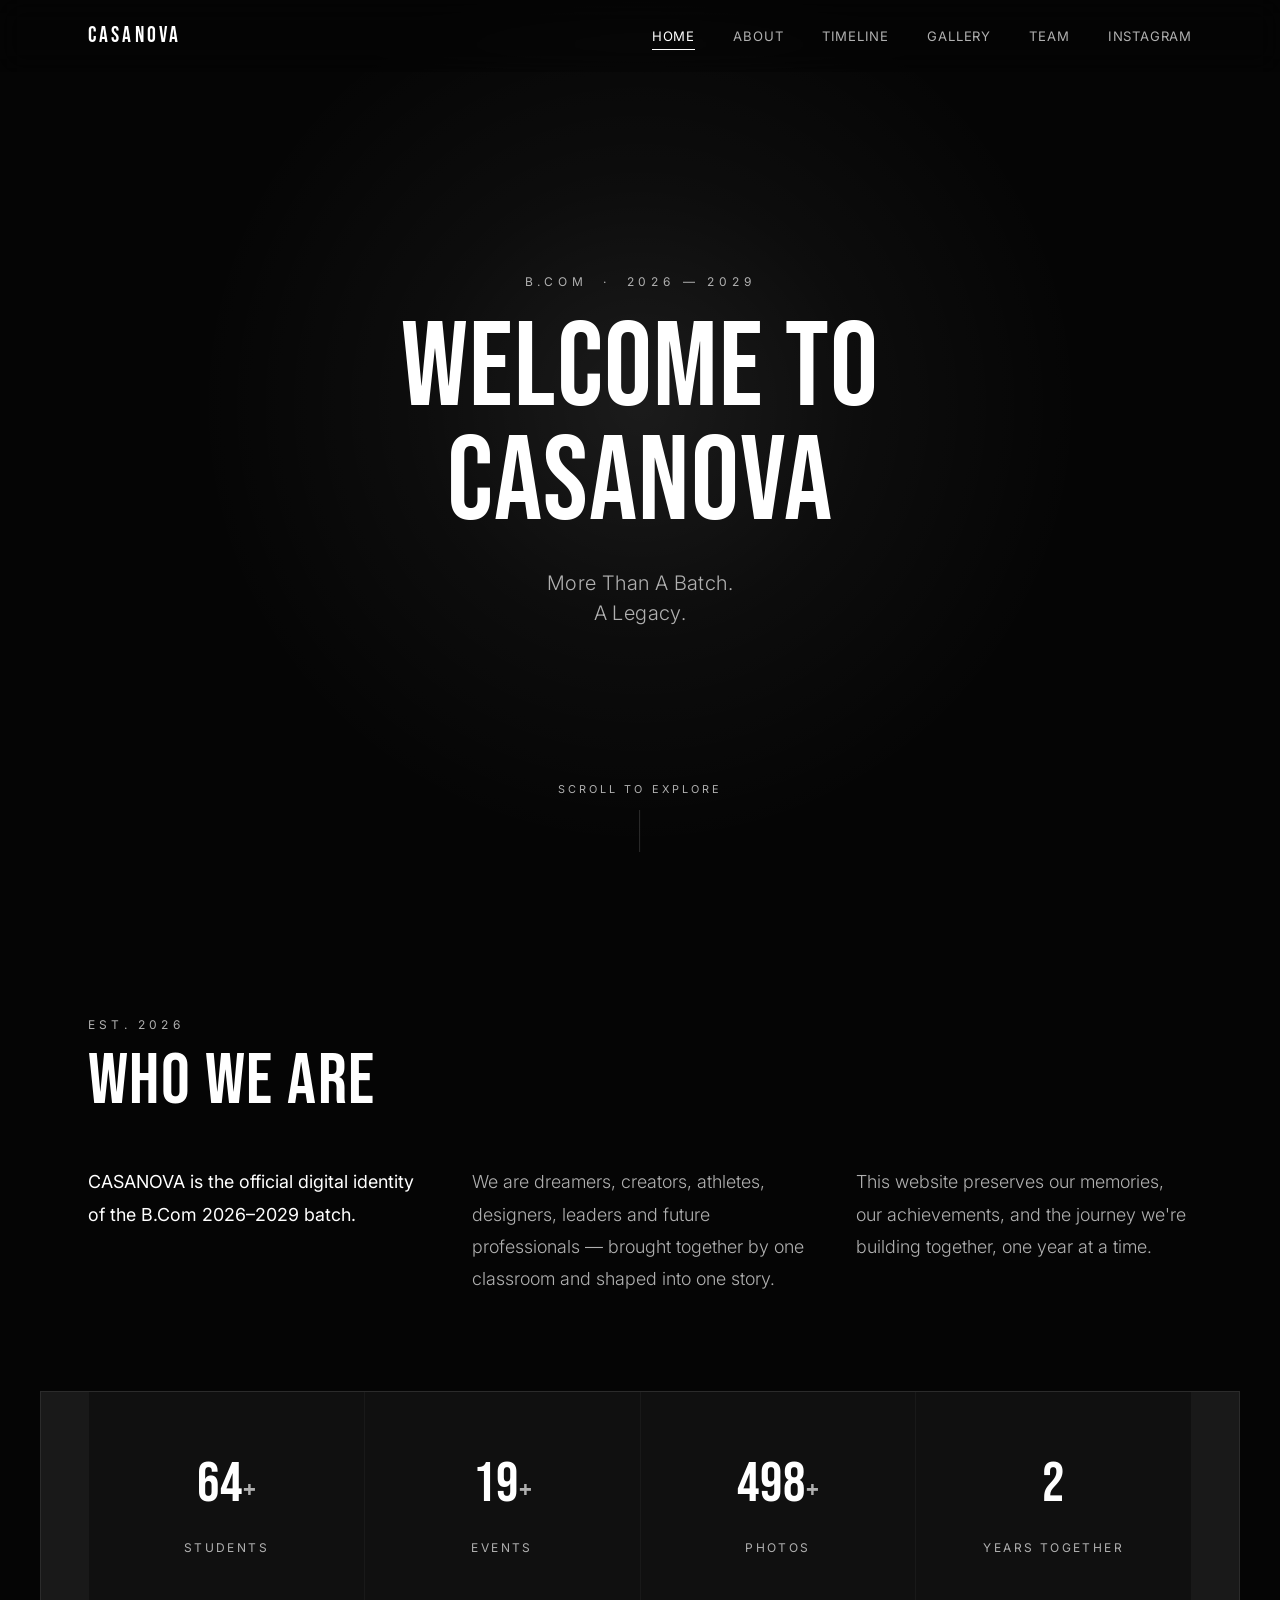
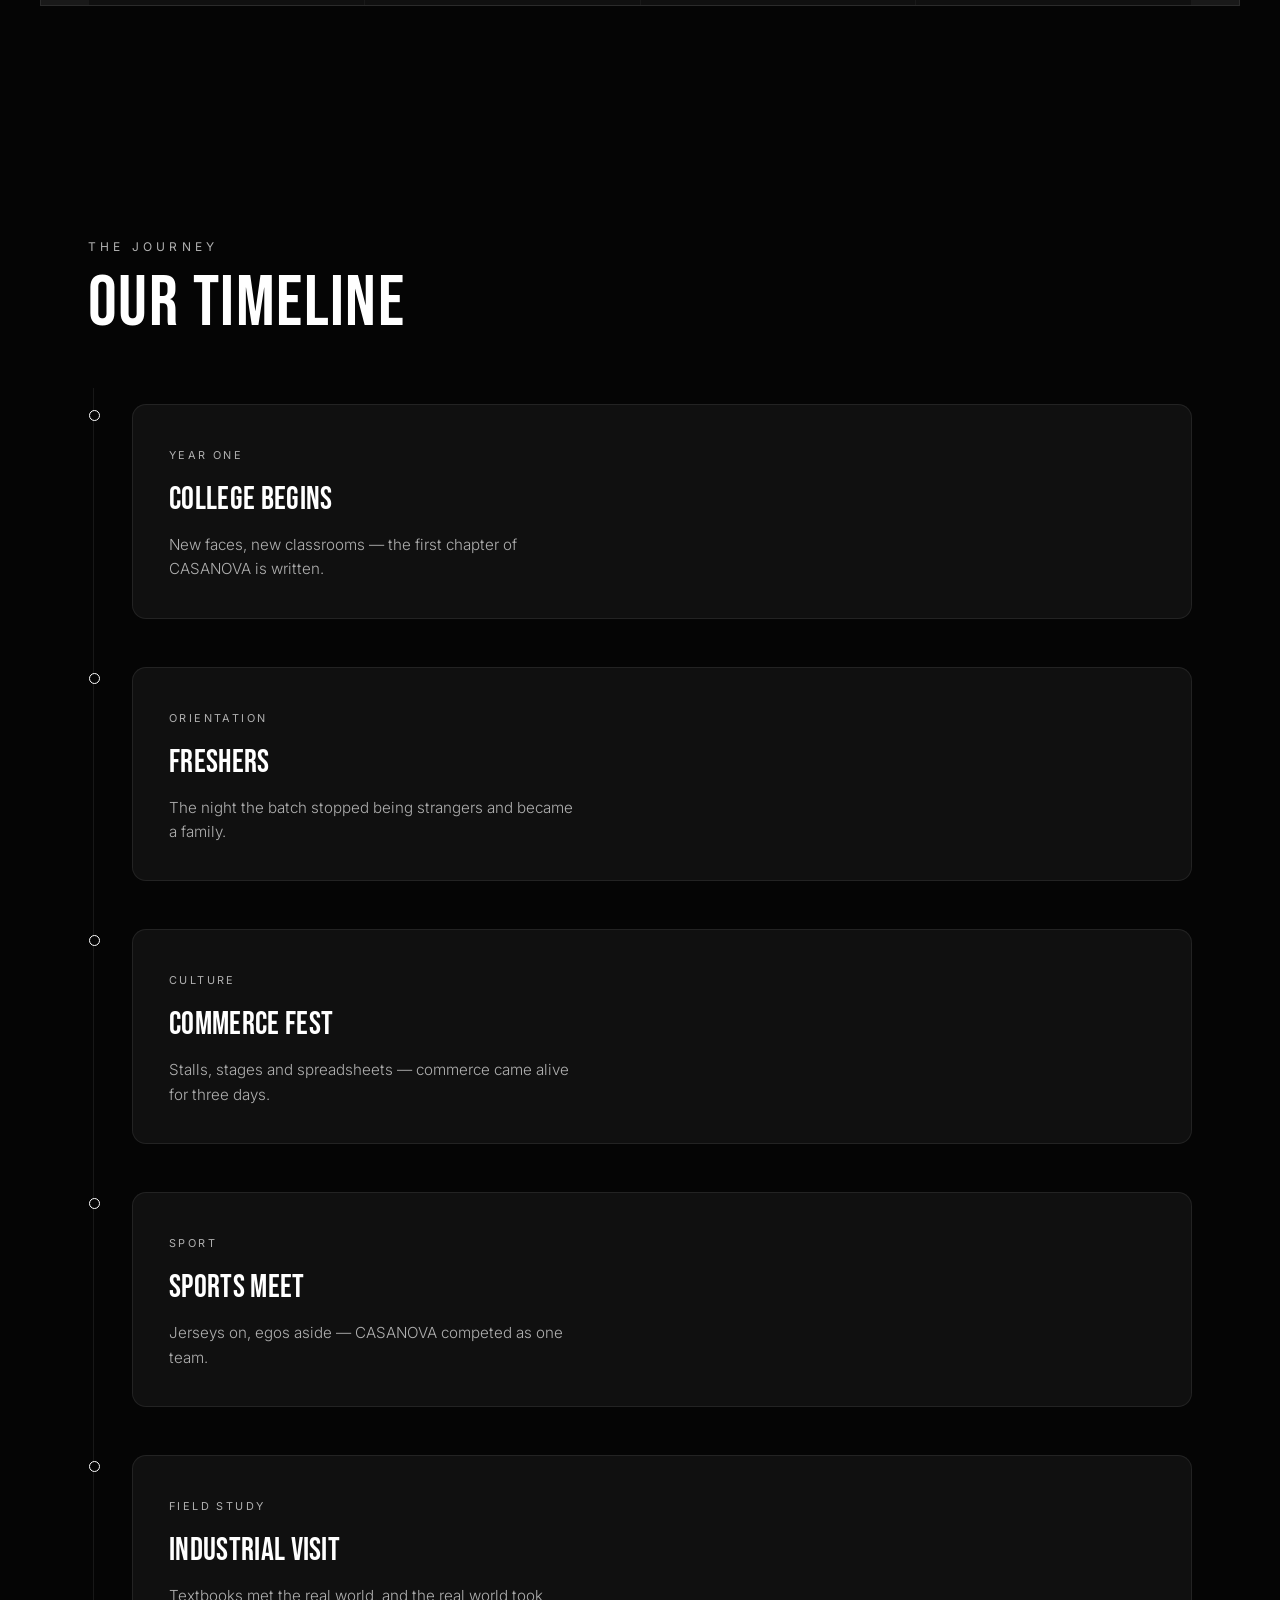
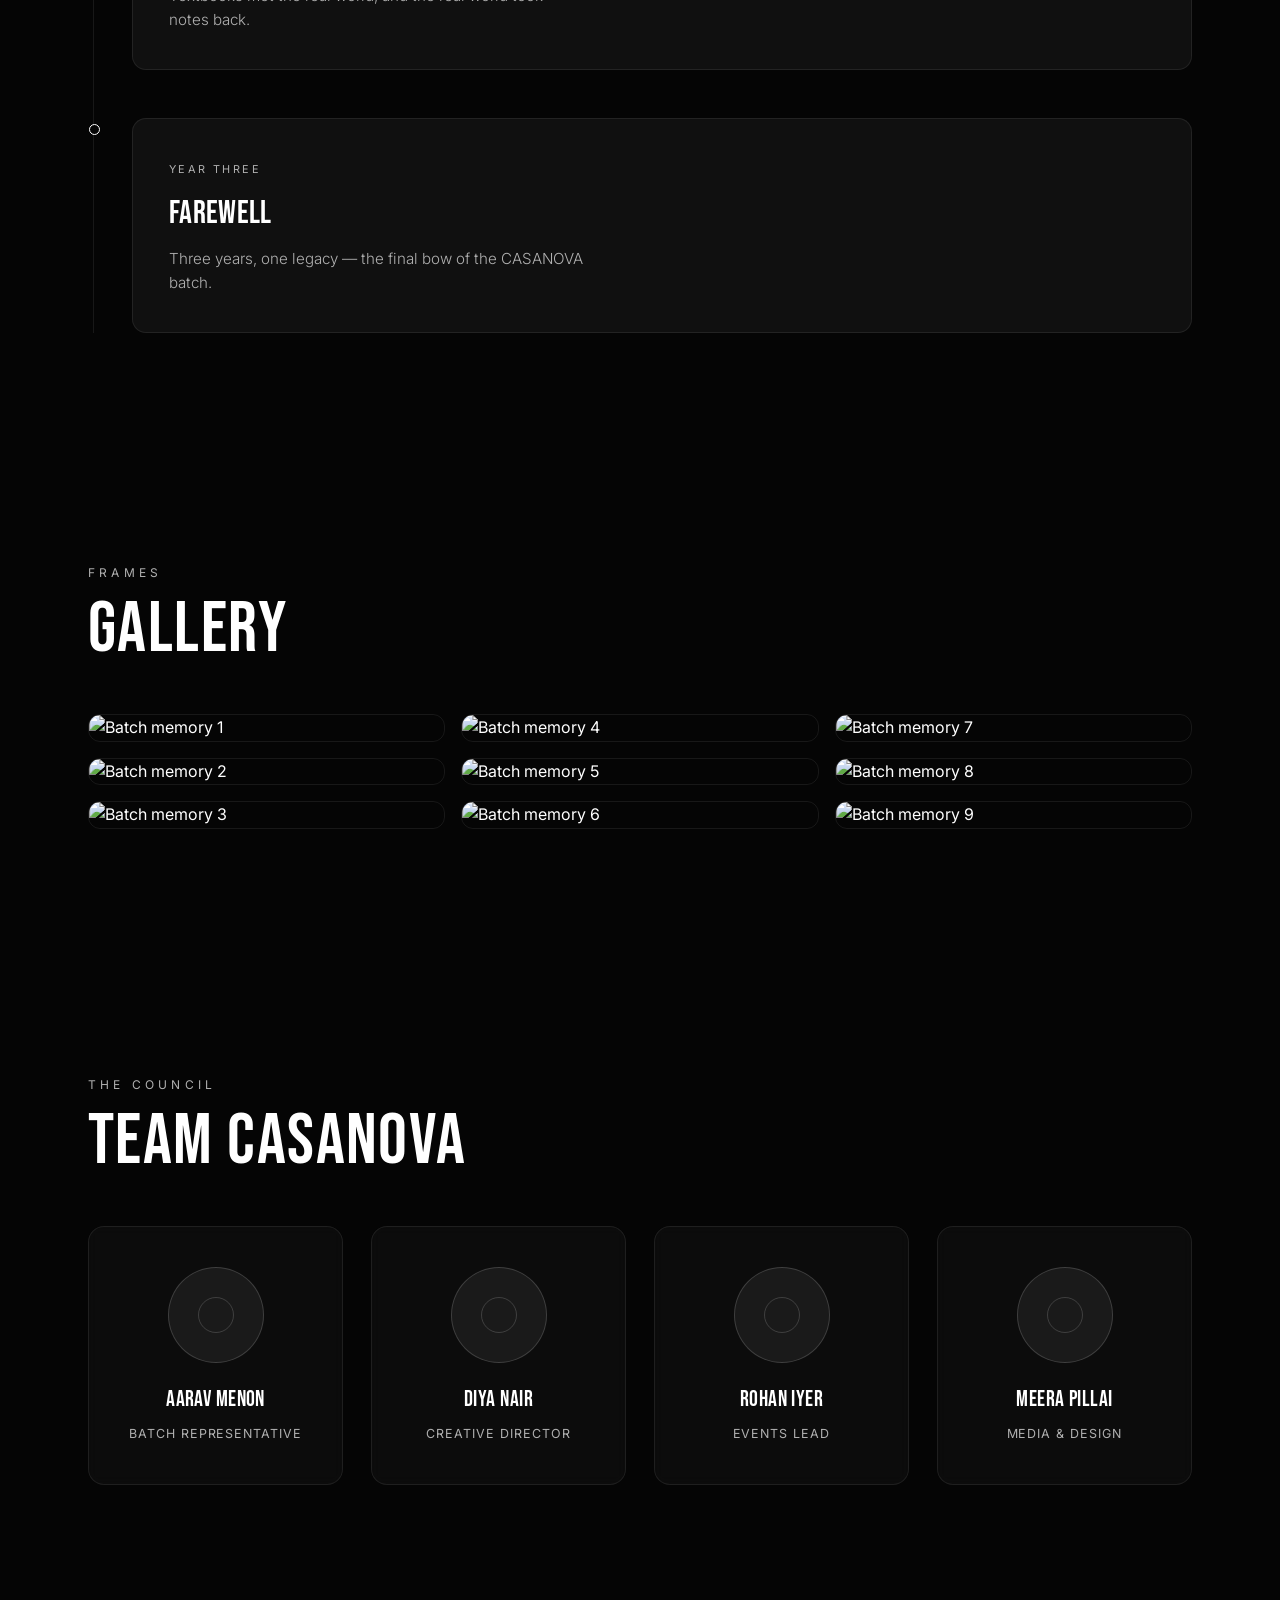
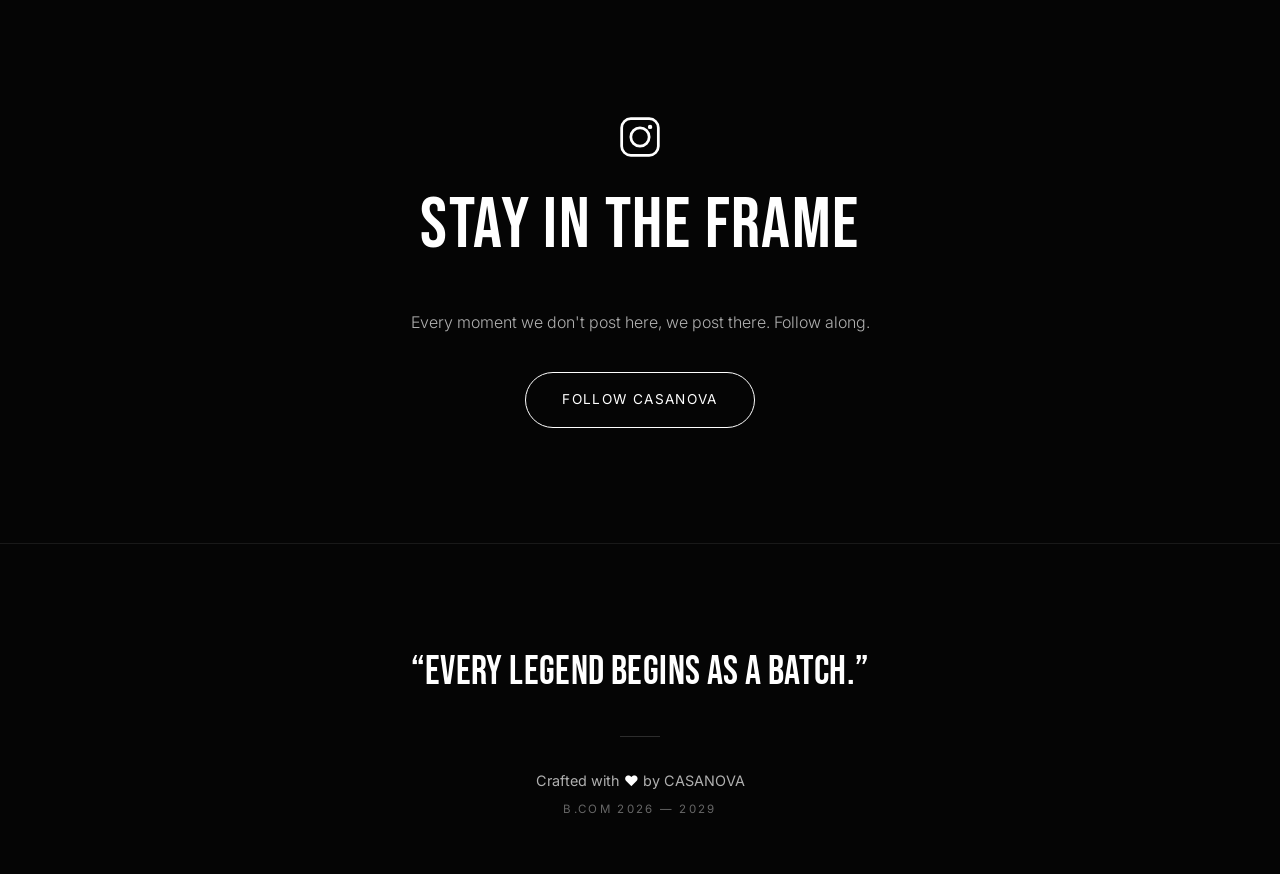
==== index.html @ e115d833 "Add files via upload" ====
<!DOCTYPE html>
<html lang="en">
<head>
  <meta charset="UTF-8">
  <meta name="viewport" content="width=device-width, initial-scale=1.0">
  <title>CASANOVA — B.Com 2026–2029</title>
  <meta name="description" content="CASANOVA is the official digital identity of the B.Com 2026–2029 batch — a home for our memories, milestones and the legacy we're building together.">

  <!-- Favicon -->
  <link rel="icon" type="image/png" href="assets/logo.png">

  <!-- Google Fonts -->
  <link rel="preconnect" href="https://fonts.googleapis.com">
  <link rel="preconnect" href="https://fonts.gstatic.com" crossorigin>
  <link href="https://fonts.googleapis.com/css2?family=Bebas+Neue&family=Inter:wght@300;400;500;600;700&display=swap" rel="stylesheet">

  <!-- Stylesheet -->
  <link rel="stylesheet" href="style.css">
</head>
<body>

  <!-- ============================= -->
  <!-- LOADER                        -->
  <!-- ============================= -->
  <div id="loader" aria-hidden="true">
    <div class="loader-inner">
      <div class="loader-mark">CASANOVA</div>
      <p class="loader-sub">Commerce Department</p>
      <p class="loader-year">2026&nbsp;—&nbsp;2029</p>
      <div class="loader-bar"><span></span></div>
    </div>
  </div>

  <!-- ============================= -->
  <!-- NAVBAR                        -->
  <!-- ============================= -->
  <header class="navbar" id="navbar">
    <nav class="nav-inner">
      <a href="#home" class="nav-logo">CASANOVA</a>

      <button class="nav-toggle" id="navToggle" aria-label="Toggle navigation menu" aria-expanded="false">
        <span></span><span></span><span></span>
      </button>

      <ul class="nav-links" id="navLinks">
        <li><a href="#home" class="nav-link active-link">Home</a></li>
        <li><a href="#about" class="nav-link">About</a></li>
        <li><a href="#timeline" class="nav-link">Timeline</a></li>
        <li><a href="#gallery" class="nav-link">Gallery</a></li>
        <li><a href="#team" class="nav-link">Team</a></li>
        <li><a href="https://instagram.com/" target="_blank" rel="noopener" class="nav-link nav-link--icon">Instagram</a></li>
      </ul>
    </nav>
  </header>

  <main>

    <!-- ============================= -->
    <!-- HERO                          -->
    <!-- ============================= -->
    <section id="home" class="hero">
      <div class="hero-spotlight" aria-hidden="true"></div>
      <div class="particles" id="particles" aria-hidden="true"></div>

      <div class="hero-content">
        <img src="assets/logo.png" alt="CASANOVA emblem" class="hero-logo" onerror="this.style.display='none'">
        <p class="hero-eyebrow">B.COM &nbsp;·&nbsp; 2026 — 2029</p>
        <h1 class="hero-title">WELCOME TO<br><span>CASANOVA</span></h1>
        <p class="hero-subtitle">More Than A Batch.<br>A Legacy.</p>
      </div>

      <a href="#about" class="scroll-cue" aria-label="Scroll to explore">
        <span>Scroll to Explore</span>
        <span class="scroll-line"><i></i></span>
      </a>
    </section>

    <!-- ============================= -->
    <!-- ABOUT                         -->
    <!-- ============================= -->
    <section id="about" class="section about">
      <div class="section-inner">
        <p class="section-eyebrow reveal">Est. 2026</p>
        <h2 class="section-title reveal">WHO WE ARE</h2>

        <div class="about-grid">
          <p class="about-text reveal">
            CASANOVA is the official digital identity of the B.Com 2026–2029 batch.
          </p>
          <p class="about-text reveal">
            We are dreamers, creators, athletes, designers, leaders and future professionals — brought together by one classroom and shaped into one story.
          </p>
          <p class="about-text reveal">
            This website preserves our memories, our achievements, and the journey we're building together, one year at a time.
          </p>
        </div>
      </div>

      <!-- STATISTICS -->
      <div class="stats">
        <div class="stat-card reveal">
          <span class="stat-number" data-target="65">0</span><span class="stat-plus">+</span>
          <p class="stat-label">Students</p>
        </div>
        <div class="stat-card reveal">
          <span class="stat-number" data-target="20">0</span><span class="stat-plus">+</span>
          <p class="stat-label">Events</p>
        </div>
        <div class="stat-card reveal">
          <span class="stat-number" data-target="500">0</span><span class="stat-plus">+</span>
          <p class="stat-label">Photos</p>
        </div>
        <div class="stat-card reveal">
          <span class="stat-number" data-target="3">0</span>
          <p class="stat-label">Years Together</p>
        </div>
      </div>
    </section>

    <!-- ============================= -->
    <!-- TIMELINE                      -->
    <!-- ============================= -->
    <section id="timeline" class="section timeline-section">
      <div class="section-inner">
        <p class="section-eyebrow reveal">The Journey</p>
        <h2 class="section-title reveal">OUR TIMELINE</h2>
      </div>

      <div class="timeline">
        <div class="timeline-line" aria-hidden="true"></div>

        <div class="timeline-item reveal">
          <div class="timeline-dot"></div>
          <div class="timeline-card">
            <span class="timeline-tag">Year One</span>
            <h3>College Begins</h3>
            <p>New faces, new classrooms — the first chapter of CASANOVA is written.</p>
          </div>
        </div>

        <div class="timeline-item reveal">
          <div class="timeline-dot"></div>
          <div class="timeline-card">
            <span class="timeline-tag">Orientation</span>
            <h3>Freshers</h3>
            <p>The night the batch stopped being strangers and became a family.</p>
          </div>
        </div>

        <div class="timeline-item reveal">
          <div class="timeline-dot"></div>
          <div class="timeline-card">
            <span class="timeline-tag">Culture</span>
            <h3>Commerce Fest</h3>
            <p>Stalls, stages and spreadsheets — commerce came alive for three days.</p>
          </div>
        </div>

        <div class="timeline-item reveal">
          <div class="timeline-dot"></div>
          <div class="timeline-card">
            <span class="timeline-tag">Sport</span>
            <h3>Sports Meet</h3>
            <p>Jerseys on, egos aside — CASANOVA competed as one team.</p>
          </div>
        </div>

        <div class="timeline-item reveal">
          <div class="timeline-dot"></div>
          <div class="timeline-card">
            <span class="timeline-tag">Field Study</span>
            <h3>Industrial Visit</h3>
            <p>Textbooks met the real world, and the real world took notes back.</p>
          </div>
        </div>

        <div class="timeline-item reveal">
          <div class="timeline-dot"></div>
          <div class="timeline-card">
            <span class="timeline-tag">Year Three</span>
            <h3>Farewell</h3>
            <p>Three years, one legacy — the final bow of the CASANOVA batch.</p>
          </div>
        </div>
      </div>
    </section>

    <!-- ============================= -->
    <!-- GALLERY                       -->
    <!-- ============================= -->
    <section id="gallery" class="section gallery-section">
      <div class="section-inner">
        <p class="section-eyebrow reveal">Frames</p>
        <h2 class="section-title reveal">GALLERY</h2>
      </div>

      <div class="gallery-grid" id="galleryGrid">
        <!-- Populated via script.js from a placeholder image set -->
      </div>
    </section>

    <!-- Lightbox -->
    <div class="lightbox" id="lightbox" role="dialog" aria-modal="true" aria-hidden="true">
      <button class="lightbox-close" id="lightboxClose" aria-label="Close image">&times;</button>
      <button class="lightbox-nav lightbox-prev" id="lightboxPrev" aria-label="Previous image">&#10094;</button>
      <img src="" alt="" class="lightbox-img" id="lightboxImg">
      <button class="lightbox-nav lightbox-next" id="lightboxNext" aria-label="Next image">&#10095;</button>
    </div>

    <!-- ============================= -->
    <!-- TEAM                          -->
    <!-- ============================= -->
    <section id="team" class="section team-section">
      <div class="section-inner">
        <p class="section-eyebrow reveal">The Council</p>
        <h2 class="section-title reveal">TEAM CASANOVA</h2>
      </div>

      <div class="team-grid">
        <div class="team-card reveal">
          <div class="team-photo"><img src="assets/team/member1.jpg" alt="" onerror="this.parentElement.classList.add('no-img')"></div>
          <h3 class="team-name">Aarav Menon</h3>
          <p class="team-role">Batch Representative</p>
        </div>
        <div class="team-card reveal">
          <div class="team-photo"><img src="assets/team/member2.jpg" alt="" onerror="this.parentElement.classList.add('no-img')"></div>
          <h3 class="team-name">Diya Nair</h3>
          <p class="team-role">Creative Director</p>
        </div>
        <div class="team-card reveal">
          <div class="team-photo"><img src="assets/team/member3.jpg" alt="" onerror="this.parentElement.classList.add('no-img')"></div>
          <h3 class="team-name">Rohan Iyer</h3>
          <p class="team-role">Events Lead</p>
        </div>
        <div class="team-card reveal">
          <div class="team-photo"><img src="assets/team/member4.jpg" alt="" onerror="this.parentElement.classList.add('no-img')"></div>
          <h3 class="team-name">Meera Pillai</h3>
          <p class="team-role">Media &amp; Design</p>
        </div>
      </div>
    </section>

    <!-- ============================= -->
    <!-- INSTAGRAM                     -->
    <!-- ============================= -->
    <section class="section instagram-section">
      <div class="instagram-inner reveal">
        <svg class="insta-icon" viewBox="0 0 24 24" fill="none" aria-hidden="true">
          <rect x="2" y="2" width="20" height="20" rx="5" stroke="currentColor" stroke-width="1.5"/>
          <circle cx="12" cy="12" r="5" stroke="currentColor" stroke-width="1.5"/>
          <circle cx="17.5" cy="6.5" r="1.2" fill="currentColor"/>
        </svg>
        <h2 class="section-title">STAY IN THE FRAME</h2>
        <p class="instagram-text">Every moment we don't post here, we post there. Follow along.</p>
        <a href="https://instagram.com/" target="_blank" rel="noopener" class="btn-primary">Follow CASANOVA</a>
      </div>
    </section>

  </main>

  <!-- ============================= -->
  <!-- FOOTER                        -->
  <!-- ============================= -->
  <footer class="footer">
    <p class="footer-quote">&ldquo;Every legend begins as a batch.&rdquo;</p>
    <div class="footer-divider"></div>
    <p class="footer-credit">Crafted with <span class="heart">&hearts;</span> by CASANOVA</p>
    <p class="footer-meta">B.Com 2026 &mdash; 2029</p>
  </footer>

  <!-- GSAP -->
  <script src="https://cdnjs.cloudflare.com/ajax/libs/gsap/3.12.5/gsap.min.js"></script>
  <script src="https://cdnjs.cloudflare.com/ajax/libs/gsap/3.12.5/ScrollTrigger.min.js"></script>

  <script src="script.js"></script>
</body>
</html>
---- style.css ----
/* ==========================================================================
   CASANOVA — B.Com 2026–2029
   Stylesheet
   ========================================================================== */

/* ----- Design tokens ----- */
:root {
  --bg: #050505;
  --card: #101010;
  --card-hover: #151515;
  --text: #ffffff;
  --text-secondary: #b0b0b0;
  --border: rgba(255, 255, 255, 0.08);
  --border-strong: rgba(255, 255, 255, 0.16);
  --shadow: 0 20px 60px rgba(0, 0, 0, 0.55);

  --font-display: 'Bebas Neue', sans-serif;
  --font-body: 'Inter', sans-serif;

  --container: 1200px;
  --section-pad: clamp(4.5rem, 9vw, 8rem);
  --gutter: clamp(1.25rem, 5vw, 3rem);

  --ease: cubic-bezier(0.16, 1, 0.3, 1);
}

/* ----- Reset ----- */
* { margin: 0; padding: 0; box-sizing: border-box; }

html {
  scroll-behavior: smooth;
  scroll-padding-top: 90px;
}

body {
  background: var(--bg);
  color: var(--text);
  font-family: var(--font-body);
  font-weight: 400;
  line-height: 1.6;
  -webkit-font-smoothing: antialiased;
  overflow-x: hidden;
}

img { max-width: 100%; display: block; }
a { color: inherit; text-decoration: none; }
ul { list-style: none; }
button { font: inherit; cursor: pointer; background: none; border: none; color: inherit; }

::selection { background: #ffffff; color: #000000; }

:focus-visible {
  outline: 1px solid #ffffff;
  outline-offset: 4px;
}

@media (prefers-reduced-motion: reduce) {
  * { animation-duration: 0.01ms !important; animation-iteration-count: 1 !important; transition-duration: 0.01ms !important; scroll-behavior: auto !important; }
}

/* ----- Utility layout ----- */
.section-inner {
  max-width: var(--container);
  margin: 0 auto;
  padding: 0 var(--gutter);
}

.section {
  position: relative;
  padding: var(--section-pad) 0;
}

.section-eyebrow {
  font-family: var(--font-body);
  font-size: 0.75rem;
  letter-spacing: 0.35em;
  text-transform: uppercase;
  color: var(--text-secondary);
  margin-bottom: 0.75rem;
}

.section-title {
  font-family: var(--font-display);
  font-size: clamp(2.5rem, 6vw, 4.5rem);
  letter-spacing: 0.02em;
  font-weight: 400;
  line-height: 1;
  margin-bottom: 3rem;
}

/* Scroll-reveal base state (JS toggles .is-visible) */
.reveal {
  opacity: 0;
  transform: translateY(32px);
}
.reveal.is-visible {
  animation: revealIn 0.9s var(--ease) forwards;
}
@keyframes revealIn {
  to { opacity: 1; transform: translateY(0); }
}

/* ==========================================================================
   LOADER
   ========================================================================== */
#loader {
  position: fixed;
  inset: 0;
  z-index: 9999;
  background: #000000;
  display: flex;
  align-items: center;
  justify-content: center;
  transition: opacity 0.8s var(--ease), visibility 0.8s var(--ease);
}
#loader.loader-hidden {
  opacity: 0;
  visibility: hidden;
  pointer-events: none;
}

.loader-inner { text-align: center; }

.loader-mark {
  font-family: var(--font-display);
  font-size: clamp(2.75rem, 10vw, 5rem);
  letter-spacing: 0.12em;
  opacity: 0;
  animation: loaderMark 1.1s var(--ease) forwards 0.2s;
}

@keyframes loaderMark {
  0% { opacity: 0; letter-spacing: 0.4em; filter: blur(6px); }
  100% { opacity: 1; letter-spacing: 0.12em; filter: blur(0); }
}

.loader-sub {
  font-size: 0.75rem;
  letter-spacing: 0.3em;
  text-transform: uppercase;
  color: var(--text-secondary);
  margin-top: 0.75rem;
  opacity: 0;
  animation: fadeUp 0.8s var(--ease) forwards 0.9s;
}

.loader-year {
  font-size: 0.7rem;
  letter-spacing: 0.3em;
  color: var(--text-secondary);
  margin-top: 0.35rem;
  opacity: 0;
  animation: fadeUp 0.8s var(--ease) forwards 1.05s;
}

@keyframes fadeUp {
  from { opacity: 0; transform: translateY(10px); }
  to { opacity: 1; transform: translateY(0); }
}

.loader-bar {
  width: 160px;
  height: 1px;
  background: var(--border);
  margin: 2rem auto 0;
  overflow: hidden;
}
.loader-bar span {
  display: block;
  height: 100%;
  width: 0%;
  background: #ffffff;
  animation: loaderBar 1.6s var(--ease) forwards 0.5s;
}
@keyframes loaderBar { to { width: 100%; } }

/* ==========================================================================
   NAVBAR
   ========================================================================== */
.navbar {
  position: fixed;
  top: 0;
  left: 0;
  right: 0;
  z-index: 500;
  background: rgba(5, 5, 5, 0.35);
  backdrop-filter: blur(14px) saturate(140%);
  -webkit-backdrop-filter: blur(14px) saturate(140%);
  border-bottom: 1px solid transparent;
  transition: background 0.4s var(--ease), border-color 0.4s var(--ease);
}

.navbar.scrolled {
  background: rgba(5, 5, 5, 0.82);
  border-bottom-color: var(--border);
}

.nav-inner {
  max-width: var(--container);
  margin: 0 auto;
  padding: 1.1rem var(--gutter);
  display: flex;
  align-items: center;
  justify-content: space-between;
}

.nav-logo {
  font-family: var(--font-display);
  font-size: 1.4rem;
  letter-spacing: 0.14em;
}

.nav-links {
  display: flex;
  align-items: center;
  gap: clamp(1.25rem, 3vw, 2.5rem);
}

.nav-link {
  position: relative;
  font-size: 0.82rem;
  letter-spacing: 0.06em;
  text-transform: uppercase;
  color: var(--text-secondary);
  transition: color 0.3s var(--ease);
  padding: 0.25rem 0;
}
.nav-link::after {
  content: "";
  position: absolute;
  left: 0;
  bottom: -2px;
  width: 0;
  height: 1px;
  background: #ffffff;
  transition: width 0.35s var(--ease);
}
.nav-link:hover,
.nav-link.active-link {
  color: var(--text);
}
.nav-link:hover::after,
.nav-link.active-link::after {
  width: 100%;
}

.nav-toggle {
  display: none;
  flex-direction: column;
  gap: 5px;
  z-index: 600;
}
.nav-toggle span {
  width: 22px;
  height: 1px;
  background: var(--text);
  transition: transform 0.35s var(--ease), opacity 0.35s var(--ease);
}

/* ==========================================================================
   HERO
   ========================================================================== */
.hero {
  position: relative;
  min-height: 100svh;
  display: flex;
  flex-direction: column;
  align-items: center;
  justify-content: center;
  text-align: center;
  padding: 0 var(--gutter);
  overflow: hidden;
}

.hero-spotlight {
  position: absolute;
  top: 45%;
  left: 50%;
  width: 900px;
  height: 900px;
  transform: translate(-50%, -50%);
  background: radial-gradient(circle, rgba(255, 255, 255, 0.09) 0%, rgba(255, 255, 255, 0.03) 35%, transparent 70%);
  pointer-events: none;
}

.particles {
  position: absolute;
  inset: 0;
  pointer-events: none;
  overflow: hidden;
}
.particle {
  position: absolute;
  width: 2px;
  height: 2px;
  border-radius: 50%;
  background: rgba(255, 255, 255, 0.35);
  animation: floatParticle linear infinite;
}
@keyframes floatParticle {
  0% { transform: translateY(0) translateX(0); opacity: 0; }
  10% { opacity: 1; }
  90% { opacity: 1; }
  100% { transform: translateY(-120vh) translateX(20px); opacity: 0; }
}

.hero-content { position: relative; z-index: 2; }

.hero-logo {
  width: 84px;
  height: 84px;
  margin: 0 auto 1.75rem;
  object-fit: contain;
  opacity: 0.95;
}

.hero-eyebrow {
  font-size: 0.75rem;
  letter-spacing: 0.4em;
  text-transform: uppercase;
  color: var(--text-secondary);
  margin-bottom: 1.25rem;
}

.hero-title {
  font-family: var(--font-display);
  font-size: clamp(3rem, 11vw, 7.5rem);
  line-height: 0.95;
  letter-spacing: 0.01em;
  font-weight: 400;
}
.hero-title span { color: #ffffff; }

.hero-subtitle {
  margin-top: 1.75rem;
  font-family: var(--font-body);
  font-size: clamp(1rem, 2vw, 1.25rem);
  color: var(--text-secondary);
  font-weight: 300;
  letter-spacing: 0.02em;
  line-height: 1.5;
}

.scroll-cue {
  position: absolute;
  bottom: clamp(1.75rem, 4vw, 3rem);
  left: 50%;
  transform: translateX(-50%);
  display: flex;
  flex-direction: column;
  align-items: center;
  gap: 0.75rem;
  z-index: 2;
}
.scroll-cue span:first-child {
  font-size: 0.68rem;
  letter-spacing: 0.28em;
  text-transform: uppercase;
  color: var(--text-secondary);
}
.scroll-line {
  width: 1px;
  height: 42px;
  background: var(--border-strong);
  position: relative;
  overflow: hidden;
}
.scroll-line i {
  position: absolute;
  top: -100%;
  left: 0;
  width: 100%;
  height: 100%;
  background: #ffffff;
  animation: scrollLine 2s var(--ease) infinite;
}
@keyframes scrollLine {
  0% { top: -100%; }
  60% { top: 100%; }
  100% { top: 100%; }
}

/* ==========================================================================
   ABOUT
   ========================================================================== */
.about-grid {
  display: grid;
  grid-template-columns: repeat(3, 1fr);
  gap: clamp(1.5rem, 4vw, 3rem);
}

.about-text {
  font-size: clamp(1rem, 1.4vw, 1.15rem);
  color: var(--text-secondary);
  font-weight: 300;
  line-height: 1.8;
}
.about-text:first-child {
  color: var(--text);
  font-weight: 400;
}

/* ----- Statistics ----- */
.stats {
  max-width: var(--container);
  margin: clamp(3.5rem, 8vw, 6rem) auto 0;
  padding: 0 var(--gutter);
  display: grid;
  grid-template-columns: repeat(4, 1fr);
  gap: 1px;
  background: var(--border);
  border: 1px solid var(--border);
}

.stat-card {
  background: var(--card);
  padding: clamp(2rem, 4vw, 3rem) 1rem;
  text-align: center;
}

.stat-number {
  font-family: var(--font-display);
  font-size: clamp(2.25rem, 5vw, 3.5rem);
  letter-spacing: 0.02em;
}
.stat-plus {
  font-family: var(--font-display);
  font-size: clamp(1.5rem, 3vw, 2rem);
  color: var(--text-secondary);
}

.stat-label {
  margin-top: 0.5rem;
  font-size: 0.75rem;
  letter-spacing: 0.2em;
  text-transform: uppercase;
  color: var(--text-secondary);
}

/* ==========================================================================
   TIMELINE
   ========================================================================== */
.timeline {
  position: relative;
  max-width: var(--container);
  margin: 0 auto;
  padding: 1rem var(--gutter) 0;
}

.timeline-line {
  position: absolute;
  top: 0;
  bottom: 0;
  left: calc(var(--gutter) + 5px);
  width: 1px;
  background: var(--border);
}

.timeline-item {
  position: relative;
  padding: 0 0 3rem 2.75rem;
}
.timeline-item:last-child { padding-bottom: 0; }

.timeline-dot {
  position: absolute;
  left: 1px;
  top: 6px;
  width: 11px;
  height: 11px;
  border-radius: 50%;
  background: var(--bg);
  border: 1px solid #ffffff;
}

.timeline-card {
  background: var(--card);
  border: 1px solid var(--border);
  border-radius: 14px;
  padding: clamp(1.5rem, 3vw, 2.25rem);
  transition: border-color 0.35s var(--ease), transform 0.35s var(--ease);
}
.timeline-card:hover {
  border-color: var(--border-strong);
  transform: translateY(-4px);
}

.timeline-tag {
  display: inline-block;
  font-size: 0.68rem;
  letter-spacing: 0.22em;
  text-transform: uppercase;
  color: var(--text-secondary);
  margin-bottom: 0.6rem;
}

.timeline-card h3 {
  font-family: var(--font-display);
  font-size: clamp(1.5rem, 2.5vw, 2rem);
  font-weight: 400;
  letter-spacing: 0.01em;
  margin-bottom: 0.5rem;
}

.timeline-card p {
  color: var(--text-secondary);
  font-size: 0.95rem;
  font-weight: 300;
  max-width: 46ch;
}

/* ==========================================================================
   GALLERY
   ========================================================================== */
.gallery-grid {
  max-width: var(--container);
  margin: 0 auto;
  padding: 0 var(--gutter);
  columns: 3 260px;
  column-gap: 1rem;
}

.gallery-item {
  break-inside: avoid;
  margin-bottom: 1rem;
  position: relative;
  overflow: hidden;
  border-radius: 12px;
  border: 1px solid var(--border);
  cursor: pointer;
}

.gallery-item img {
  width: 100%;
  display: block;
  transition: transform 0.6s var(--ease), filter 0.6s var(--ease);
  filter: grayscale(15%);
}
.gallery-item:hover img {
  transform: scale(1.06);
  filter: grayscale(0%);
}

.gallery-item::after {
  content: "";
  position: absolute;
  inset: 0;
  background: linear-gradient(180deg, transparent 60%, rgba(0,0,0,0.55) 100%);
  opacity: 0;
  transition: opacity 0.4s var(--ease);
}
.gallery-item:hover::after { opacity: 1; }

/* Lightbox */
.lightbox {
  position: fixed;
  inset: 0;
  z-index: 800;
  background: rgba(0, 0, 0, 0.92);
  display: flex;
  align-items: center;
  justify-content: center;
  opacity: 0;
  visibility: hidden;
  transition: opacity 0.35s var(--ease), visibility 0.35s var(--ease);
}
.lightbox.is-open { opacity: 1; visibility: visible; }

.lightbox-img {
  max-width: 88vw;
  max-height: 84vh;
  border-radius: 8px;
  box-shadow: var(--shadow);
}

.lightbox-close {
  position: absolute;
  top: 1.5rem;
  right: 1.75rem;
  font-size: 2rem;
  color: var(--text);
  line-height: 1;
}

.lightbox-nav {
  position: absolute;
  top: 50%;
  transform: translateY(-50%);
  font-size: 1.1rem;
  color: var(--text-secondary);
  padding: 0.75rem 1rem;
  transition: color 0.3s var(--ease);
}
.lightbox-nav:hover { color: var(--text); }
.lightbox-prev { left: clamp(0.5rem, 3vw, 2rem); }
.lightbox-next { right: clamp(0.5rem, 3vw, 2rem); }

/* ==========================================================================
   TEAM
   ========================================================================== */
.team-grid {
  max-width: var(--container);
  margin: 0 auto;
  padding: 0 var(--gutter);
  display: grid;
  grid-template-columns: repeat(4, 1fr);
  gap: clamp(1rem, 3vw, 1.75rem);
}

.team-card {
  text-align: center;
  padding: clamp(2rem, 4vw, 2.5rem) 1.25rem;
  background: rgba(255, 255, 255, 0.03);
  border: 1px solid var(--border);
  border-radius: 16px;
  backdrop-filter: blur(6px);
  transition: transform 0.4s var(--ease), border-color 0.4s var(--ease), background 0.4s var(--ease);
}
.team-card:hover {
  transform: translateY(-6px);
  border-color: var(--border-strong);
  background: rgba(255, 255, 255, 0.05);
}

.team-photo {
  width: 96px;
  height: 96px;
  margin: 0 auto 1.25rem;
  border-radius: 50%;
  overflow: hidden;
  border: 1px solid var(--border-strong);
  background: #1a1a1a;
}
.team-photo img { width: 100%; height: 100%; object-fit: cover; }
.team-photo.no-img { display: flex; align-items: center; justify-content: center; }
.team-photo.no-img img { display: none; }
.team-photo.no-img::before {
  content: "";
  width: 34px;
  height: 34px;
  border-radius: 50%;
  border: 1px solid var(--border-strong);
}

.team-name {
  font-family: var(--font-display);
  font-size: 1.35rem;
  letter-spacing: 0.02em;
  font-weight: 400;
}

.team-role {
  margin-top: 0.35rem;
  font-size: 0.78rem;
  letter-spacing: 0.08em;
  text-transform: uppercase;
  color: var(--text-secondary);
}

/* ==========================================================================
   INSTAGRAM
   ========================================================================== */
.instagram-section {
  text-align: center;
}
.instagram-inner {
  max-width: 640px;
  margin: 0 auto;
  padding: 0 var(--gutter);
}

.insta-icon {
  width: 44px;
  height: 44px;
  color: var(--text);
  margin: 0 auto 1.5rem;
}

.instagram-text {
  color: var(--text-secondary);
  font-weight: 300;
  margin: 0.5rem 0 2.25rem;
}

.btn-primary {
  display: inline-flex;
  align-items: center;
  gap: 0.6rem;
  padding: 1rem 2.25rem;
  border: 1px solid var(--text);
  border-radius: 100px;
  font-size: 0.85rem;
  letter-spacing: 0.1em;
  text-transform: uppercase;
  transition: background 0.35s var(--ease), color 0.35s var(--ease);
}
.btn-primary:hover {
  background: #ffffff;
  color: #000000;
}

/* ==========================================================================
   FOOTER
   ========================================================================== */
.footer {
  text-align: center;
  padding: clamp(4rem, 8vw, 6rem) var(--gutter) clamp(2.5rem, 5vw, 3.5rem);
  border-top: 1px solid var(--border);
}

.footer-quote {
  font-family: var(--font-display);
  font-size: clamp(1.5rem, 4vw, 2.5rem);
  font-weight: 400;
  letter-spacing: 0.01em;
  max-width: 720px;
  margin: 0 auto;
}

.footer-divider {
  width: 40px;
  height: 1px;
  background: var(--border-strong);
  margin: 2rem auto;
}

.footer-credit {
  font-size: 0.9rem;
  color: var(--text-secondary);
}
.footer-credit .heart { color: #ffffff; }

.footer-meta {
  margin-top: 0.5rem;
  font-size: 0.72rem;
  letter-spacing: 0.2em;
  text-transform: uppercase;
  color: #666666;
}

/* ==========================================================================
   RESPONSIVE
   ========================================================================== */
@media (max-width: 900px) {
  .about-grid { grid-template-columns: 1fr; }
  .stats { grid-template-columns: repeat(2, 1fr); }
  .team-grid { grid-template-columns: repeat(2, 1fr); }
  .gallery-grid { columns: 2 200px; }
}

@media (max-width: 760px) {
  .nav-toggle { display: flex; }

  .nav-links {
    position: fixed;
    inset: 0;
    z-index: 550;
    background: rgba(5, 5, 5, 0.98);
    backdrop-filter: blur(16px);
    flex-direction: column;
    justify-content: center;
    gap: 2rem;
    transform: translateX(100%);
    transition: transform 0.45s var(--ease);
  }
  .nav-links.is-open { transform: translateX(0); }
  .nav-link { font-size: 1.1rem; }

  .nav-toggle.is-open span:nth-child(1) { transform: translateY(6px) rotate(45deg); }
  .nav-toggle.is-open span:nth-child(2) { opacity: 0; }
  .nav-toggle.is-open span:nth-child(3) { transform: translateY(-6px) rotate(-45deg); }
}

@media (max-width: 560px) {
  .stats { grid-template-columns: repeat(2, 1fr); }
  .team-grid { grid-template-columns: 1fr 1fr; gap: 0.85rem; }
  .timeline-line { left: calc(var(--gutter) + 4px); }
}
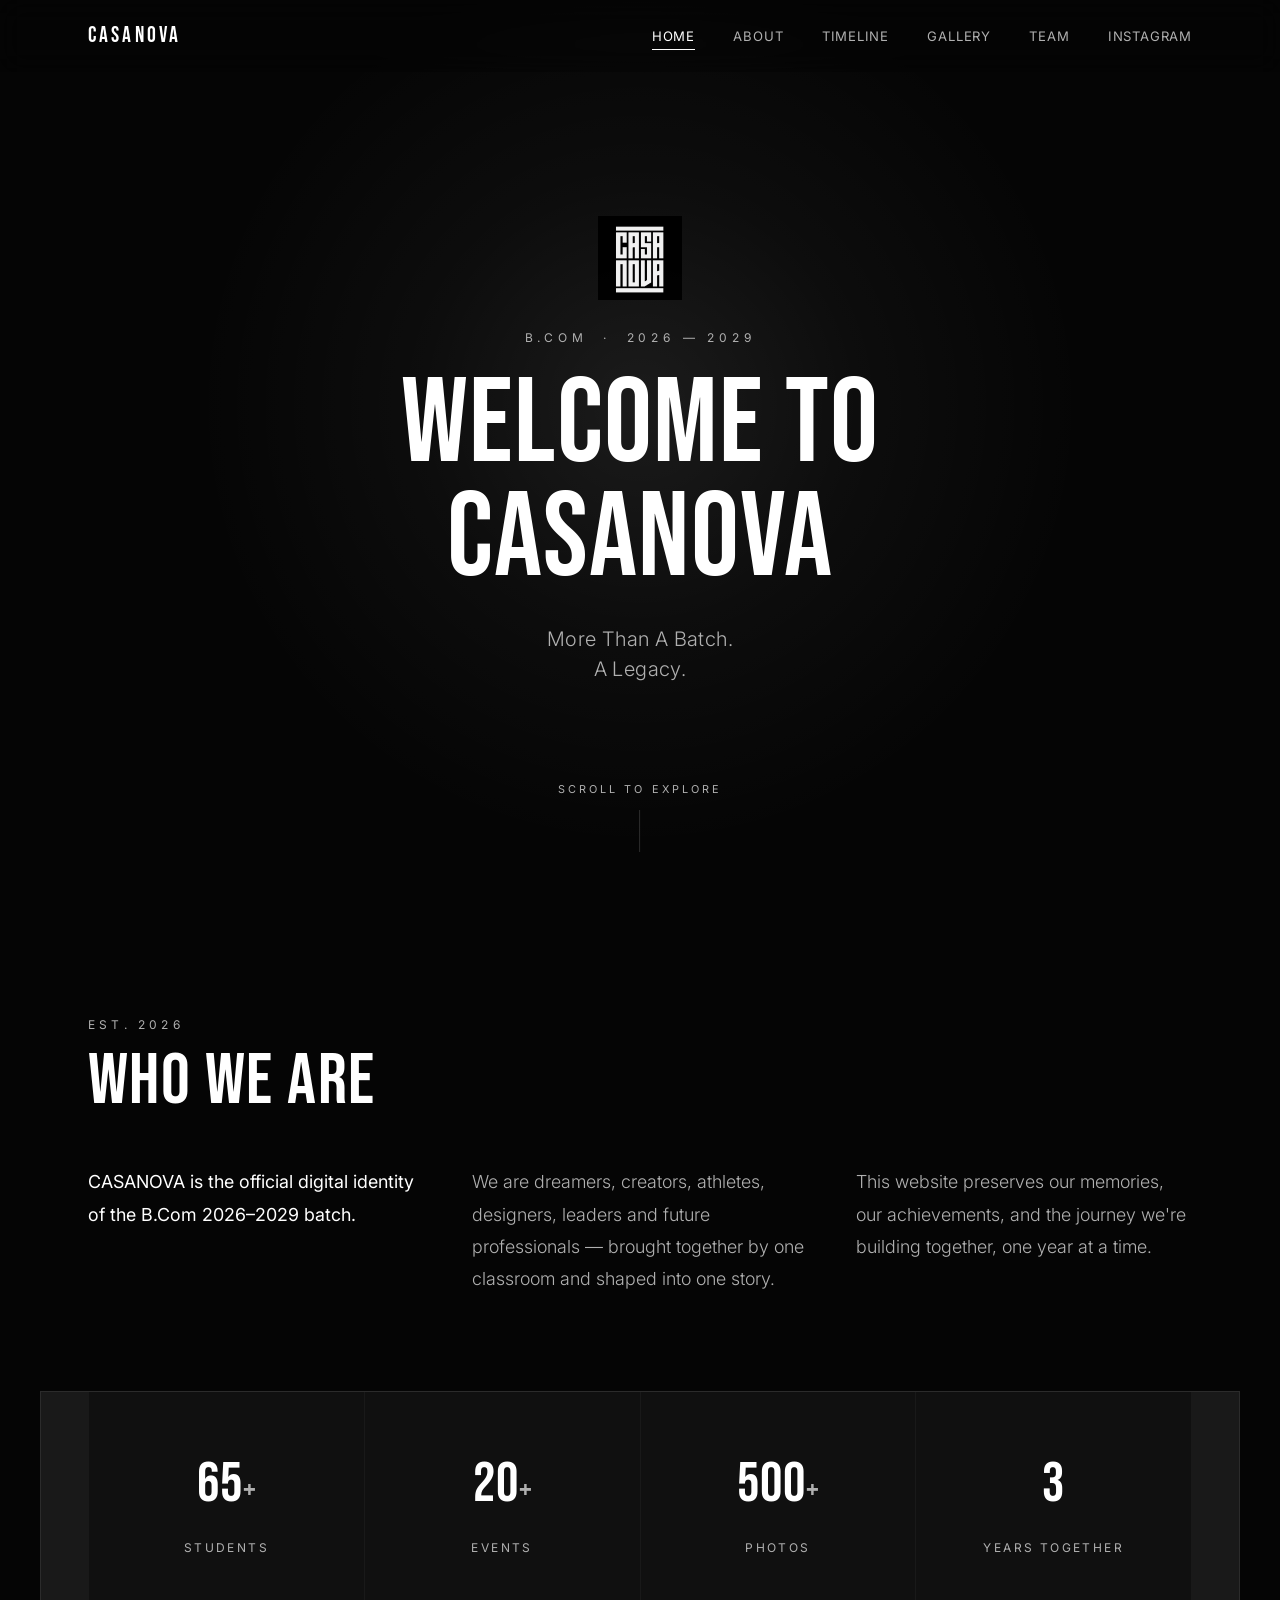
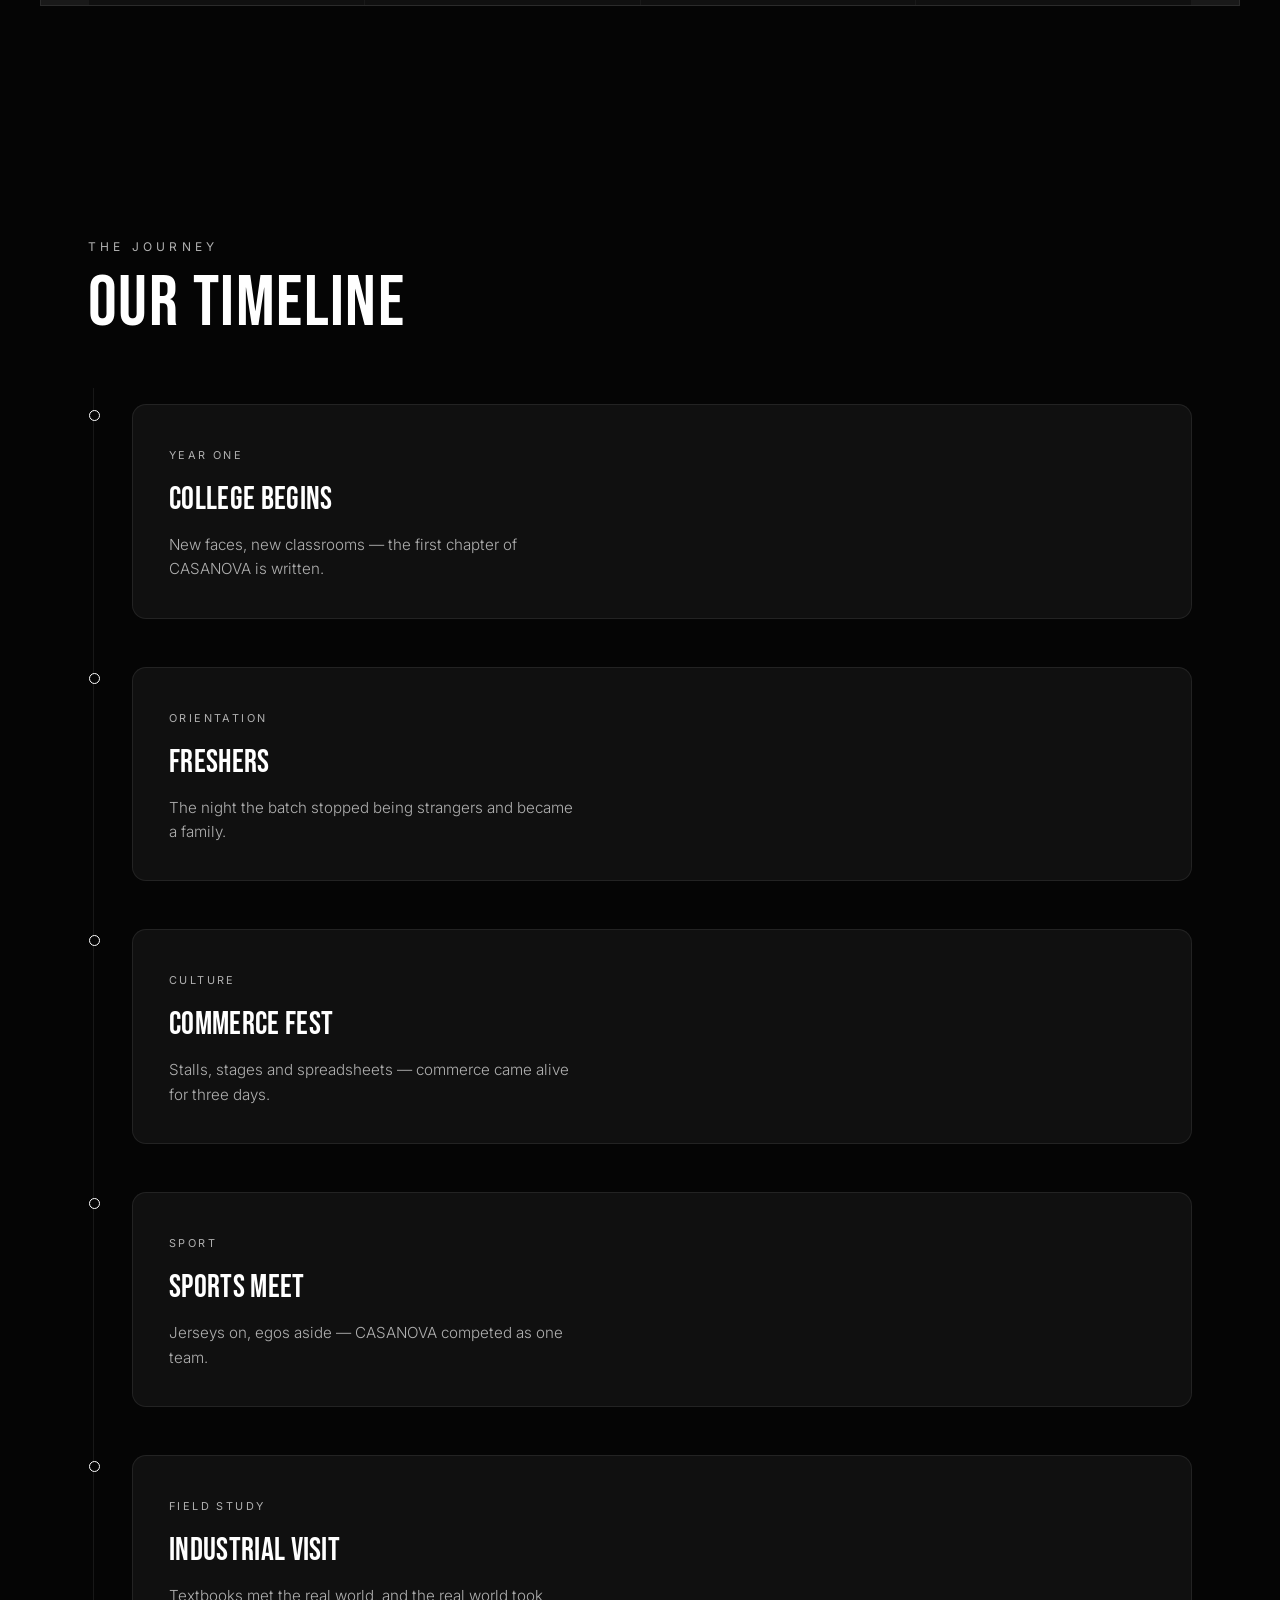
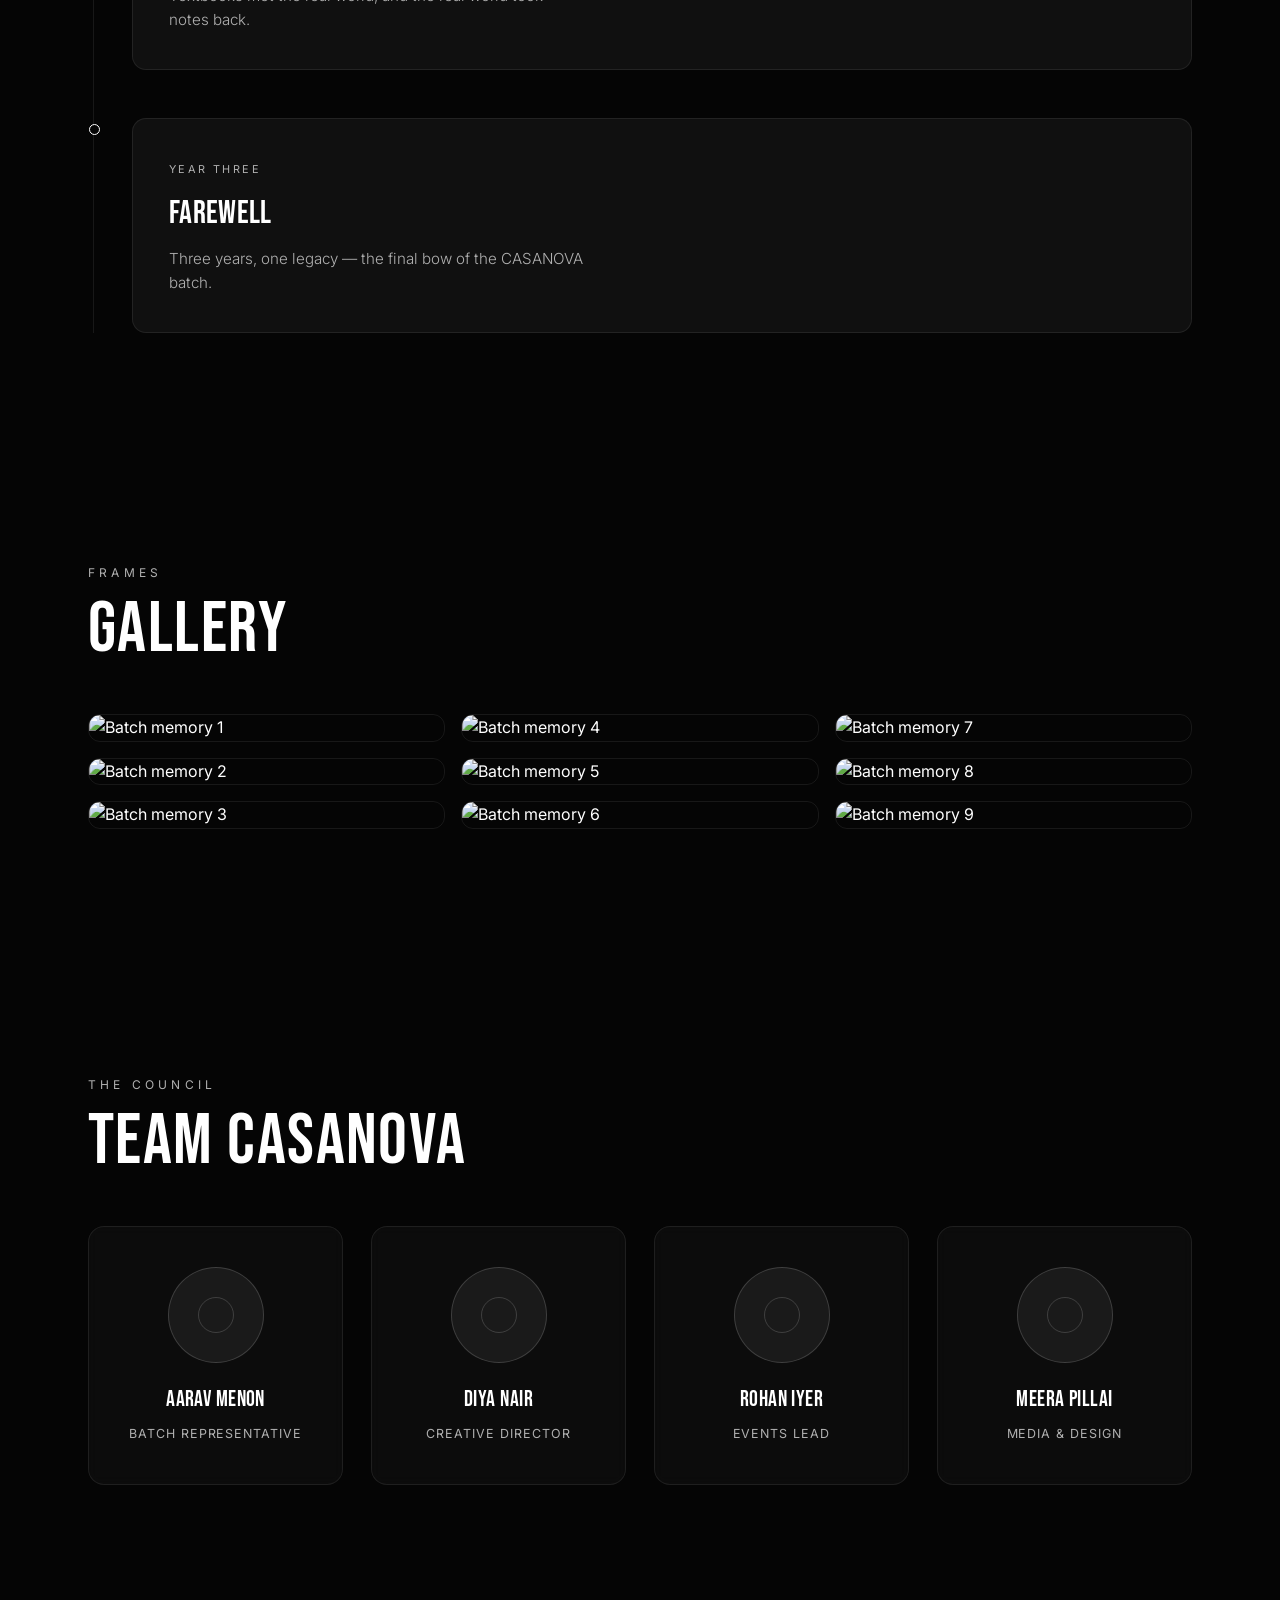
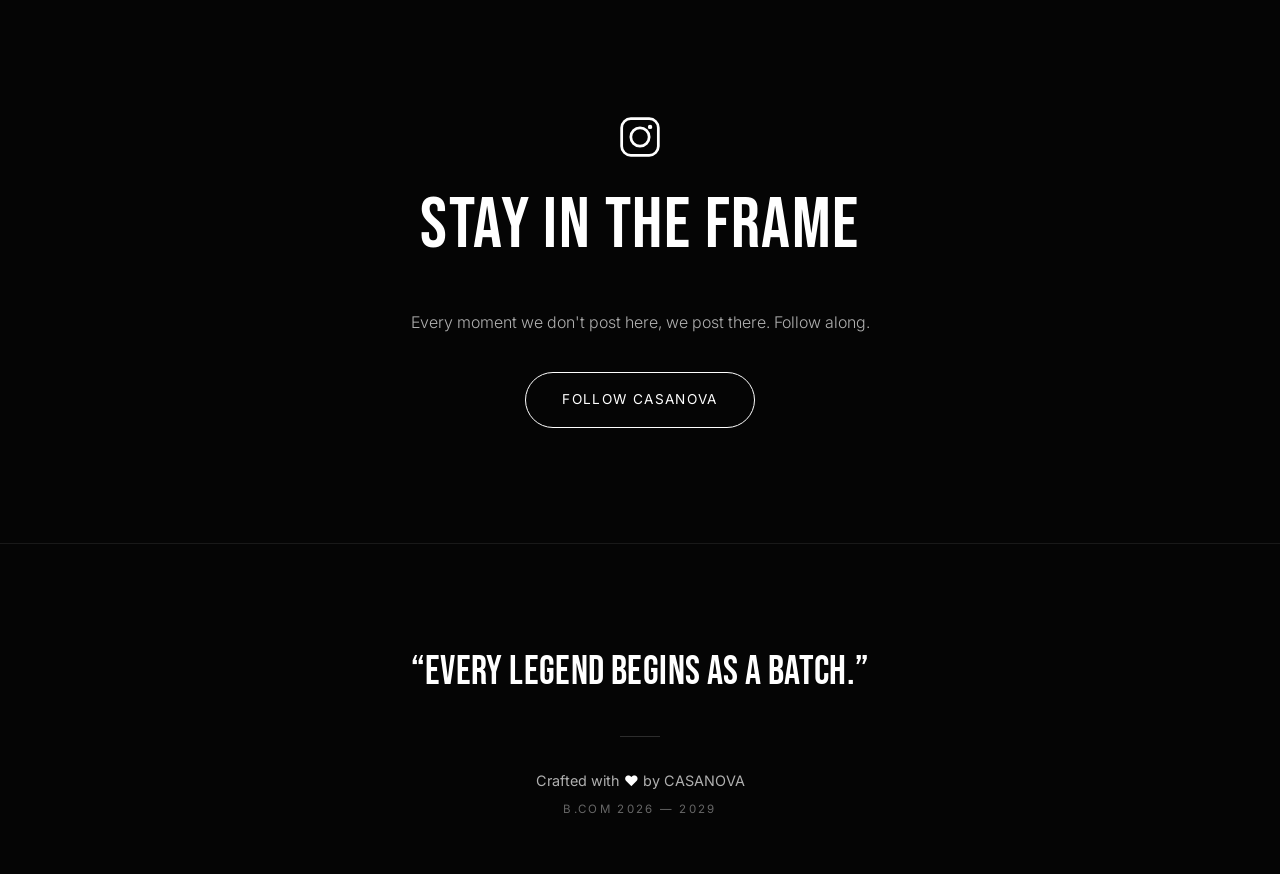
==== commit 16da546b: "Update index.html" ====
--- a/index.html
+++ b/index.html
@@ -48,7 +48,7 @@
         <li><a href="#timeline" class="nav-link">Timeline</a></li>
         <li><a href="#gallery" class="nav-link">Gallery</a></li>
         <li><a href="#team" class="nav-link">Team</a></li>
-        <li><a href="https://instagram.com/" target="_blank" rel="noopener" class="nav-link nav-link--icon">Instagram</a></li>
+        <li><a href="https://www.instagram.com/casanova.stc?igsh=MTZ1NHF5aTlxZDFnag==" target="_blank" rel="noopener" class="nav-link nav-link--icon">Instagram</a></li>
       </ul>
     </nav>
   </header>
@@ -252,7 +252,7 @@
         </svg>
         <h2 class="section-title">STAY IN THE FRAME</h2>
         <p class="instagram-text">Every moment we don't post here, we post there. Follow along.</p>
-        <a href="https://instagram.com/" target="_blank" rel="noopener" class="btn-primary">Follow CASANOVA</a>
+        <a href="https://www.instagram.com/casanova.stc?igsh=MTZ1NHF5aTlxZDFnag==" target="_blank" rel="noopener" class="btn-primary">Follow CASANOVA</a>
       </div>
     </section>
 
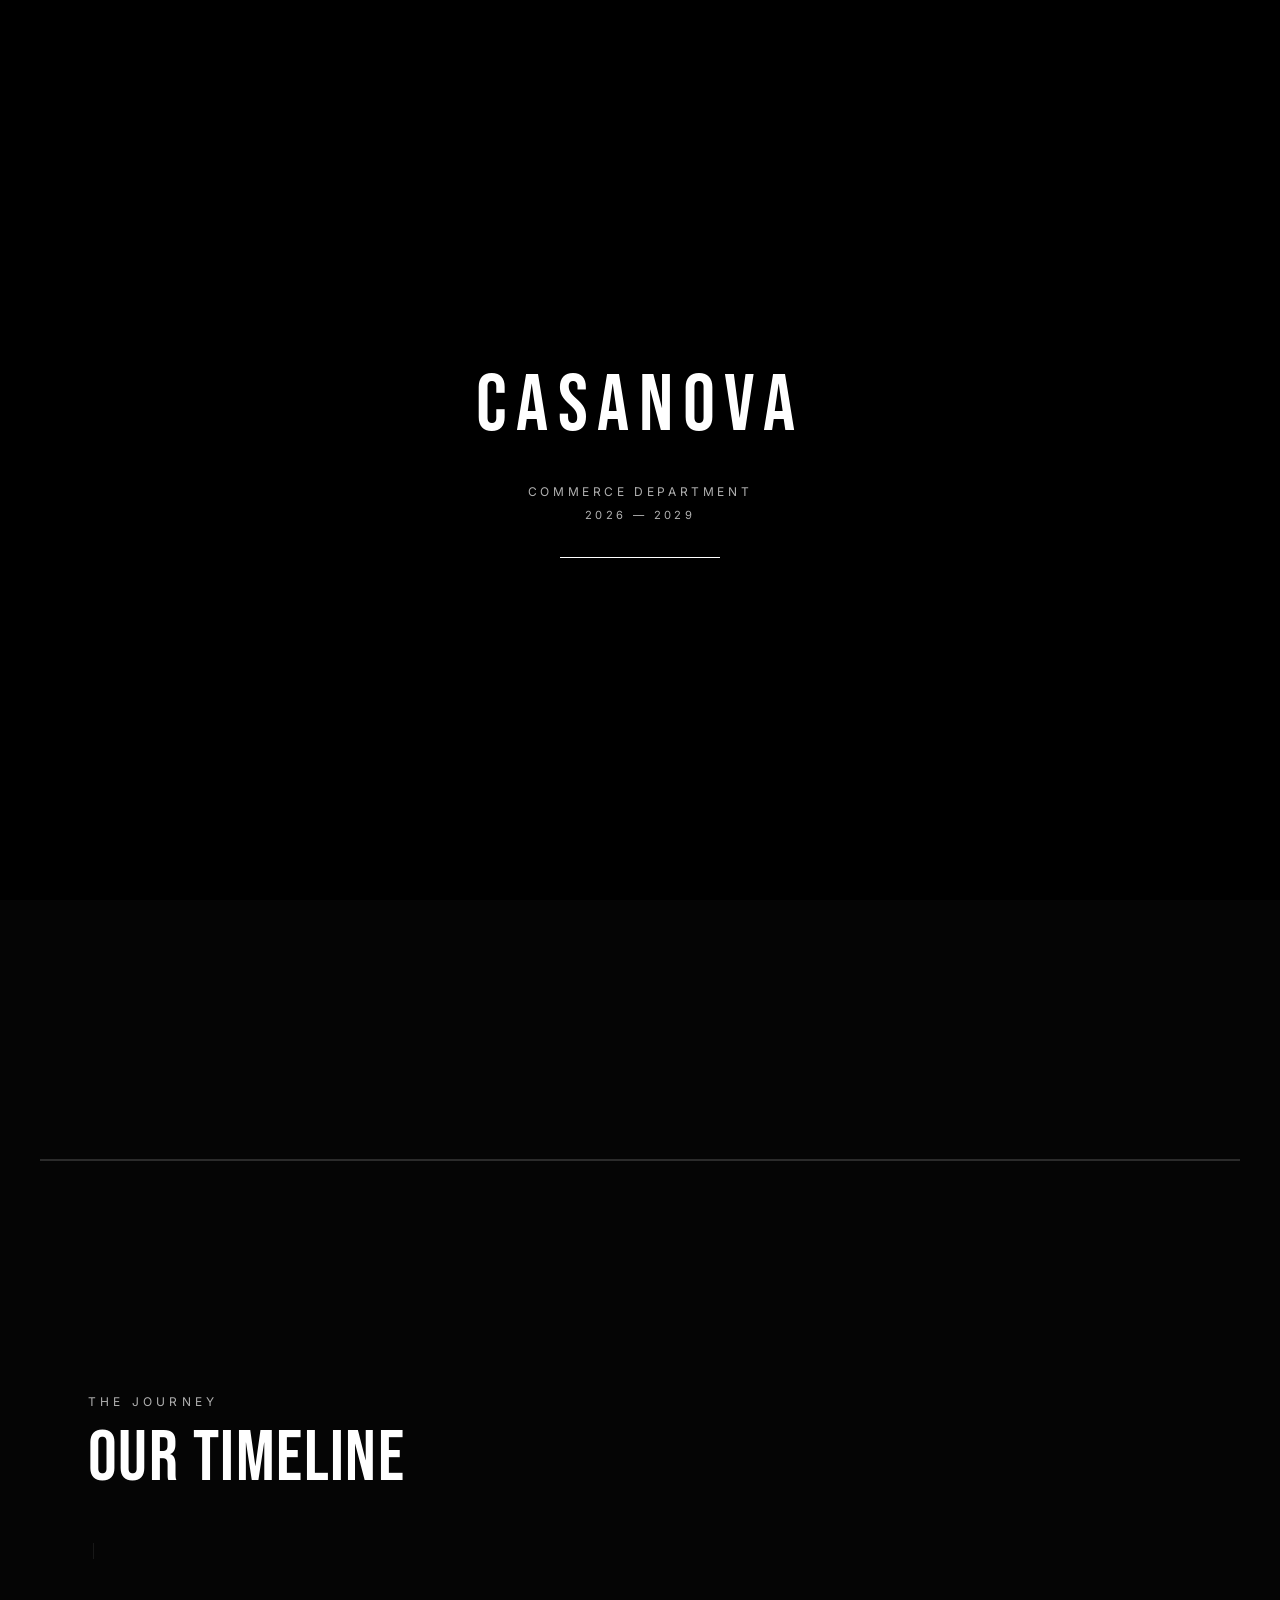
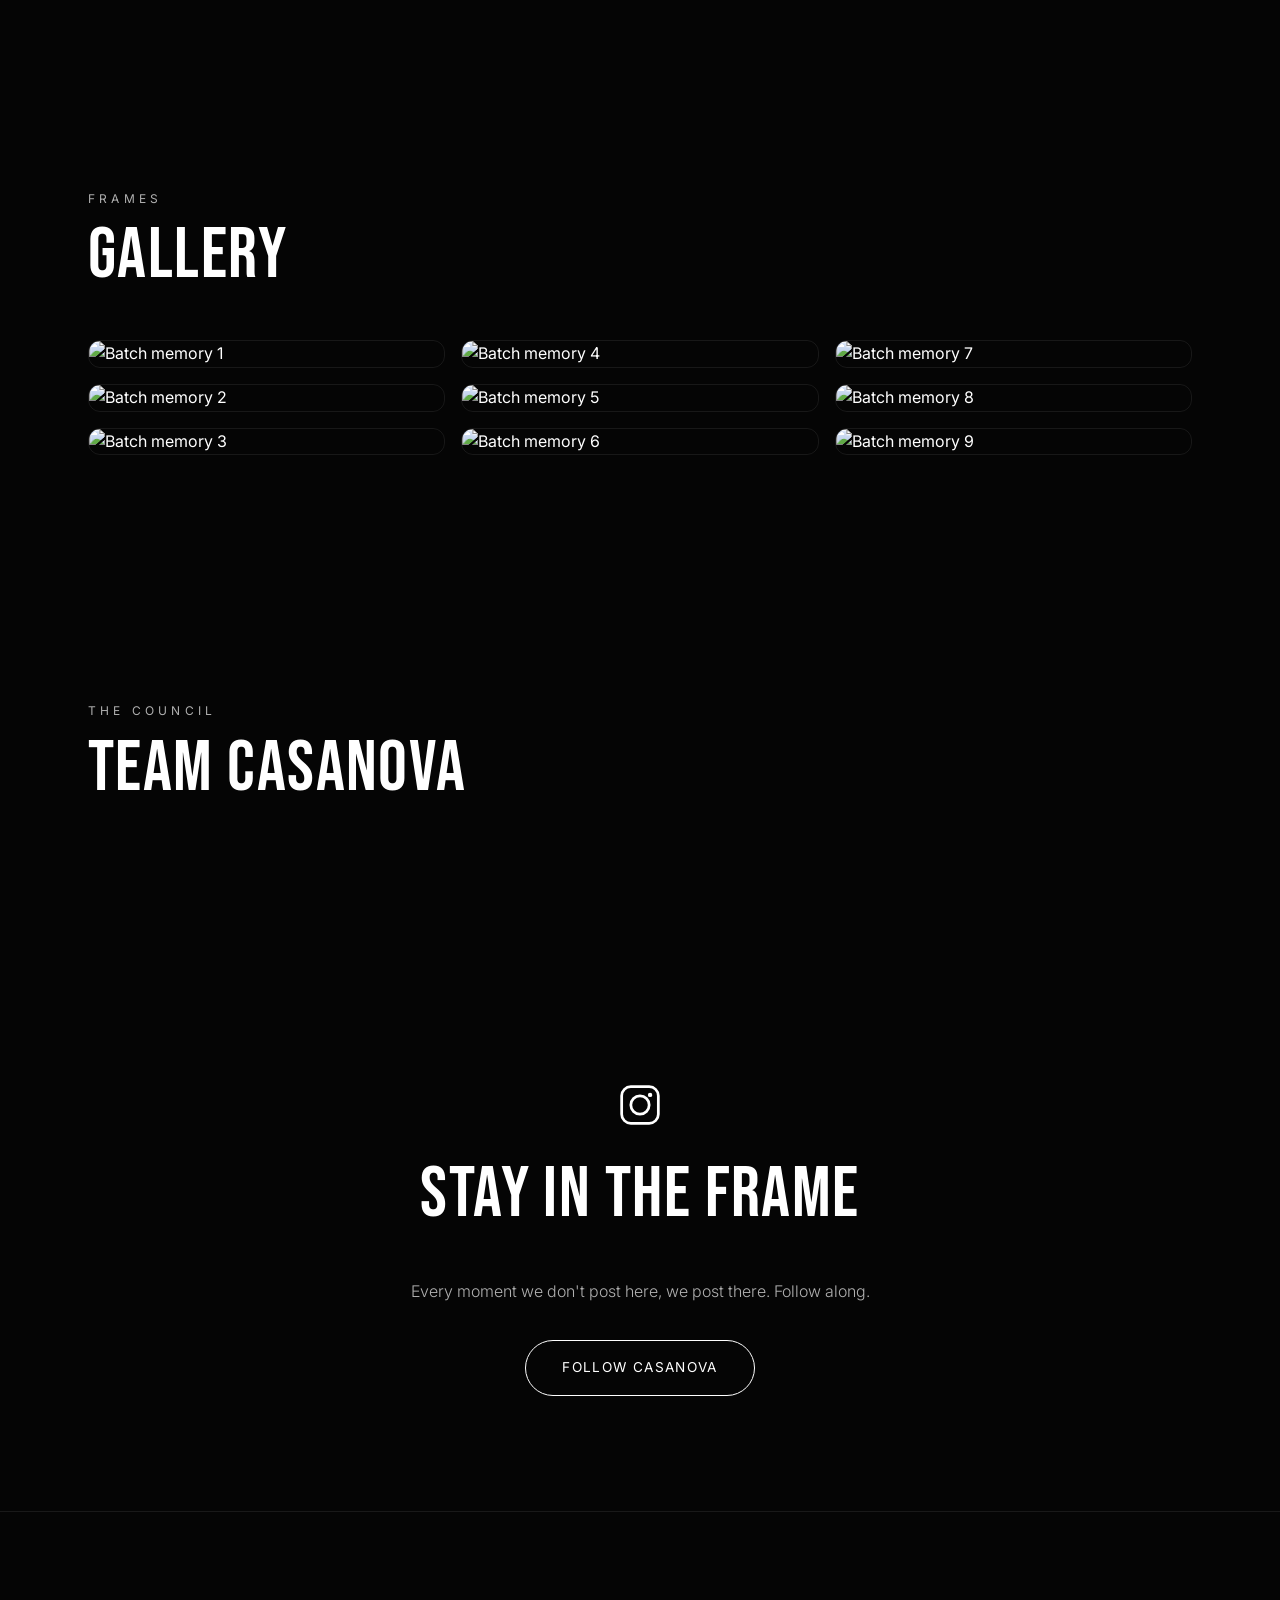
==== commit ad24724b: "Add files via upload" ====
--- a/index.html
+++ b/index.html
@@ -48,7 +48,7 @@
         <li><a href="#timeline" class="nav-link">Timeline</a></li>
         <li><a href="#gallery" class="nav-link">Gallery</a></li>
         <li><a href="#team" class="nav-link">Team</a></li>
-        <li><a href="https://www.instagram.com/casanova.stc?igsh=MTZ1NHF5aTlxZDFnag==" target="_blank" rel="noopener" class="nav-link nav-link--icon">Instagram</a></li>
+        <li><a href="#" id="navInstagram" target="_blank" rel="noopener" class="nav-link nav-link--icon">Instagram</a></li>
       </ul>
     </nav>
   </header>
@@ -64,9 +64,9 @@
 
       <div class="hero-content">
         <img src="assets/logo.png" alt="CASANOVA emblem" class="hero-logo" onerror="this.style.display='none'">
-        <p class="hero-eyebrow">B.COM &nbsp;·&nbsp; 2026 — 2029</p>
-        <h1 class="hero-title">WELCOME TO<br><span>CASANOVA</span></h1>
-        <p class="hero-subtitle">More Than A Batch.<br>A Legacy.</p>
+        <p class="hero-eyebrow" id="heroEyebrow"></p>
+        <h1 class="hero-title" id="heroTitle"></h1>
+        <p class="hero-subtitle" id="heroSubtitle"></p>
       </div>
 
       <a href="#about" class="scroll-cue" aria-label="Scroll to explore">
@@ -80,40 +80,17 @@
     <!-- ============================= -->
     <section id="about" class="section about">
       <div class="section-inner">
-        <p class="section-eyebrow reveal">Est. 2026</p>
-        <h2 class="section-title reveal">WHO WE ARE</h2>
+        <p class="section-eyebrow reveal" id="aboutEyebrow"></p>
+        <h2 class="section-title reveal" id="aboutTitle"></h2>
 
-        <div class="about-grid">
-          <p class="about-text reveal">
-            CASANOVA is the official digital identity of the B.Com 2026–2029 batch.
-          </p>
-          <p class="about-text reveal">
-            We are dreamers, creators, athletes, designers, leaders and future professionals — brought together by one classroom and shaped into one story.
-          </p>
-          <p class="about-text reveal">
-            This website preserves our memories, our achievements, and the journey we're building together, one year at a time.
-          </p>
+        <div class="about-grid" id="aboutParagraphs">
+          <!-- Populated from content.json -->
         </div>
       </div>
 
       <!-- STATISTICS -->
-      <div class="stats">
-        <div class="stat-card reveal">
-          <span class="stat-number" data-target="65">0</span><span class="stat-plus">+</span>
-          <p class="stat-label">Students</p>
-        </div>
-        <div class="stat-card reveal">
-          <span class="stat-number" data-target="20">0</span><span class="stat-plus">+</span>
-          <p class="stat-label">Events</p>
-        </div>
-        <div class="stat-card reveal">
-          <span class="stat-number" data-target="500">0</span><span class="stat-plus">+</span>
-          <p class="stat-label">Photos</p>
-        </div>
-        <div class="stat-card reveal">
-          <span class="stat-number" data-target="3">0</span>
-          <p class="stat-label">Years Together</p>
-        </div>
+      <div class="stats" id="statsGrid">
+        <!-- Populated from content.json -->
       </div>
     </section>
 
@@ -128,59 +105,8 @@
 
       <div class="timeline">
         <div class="timeline-line" aria-hidden="true"></div>
-
-        <div class="timeline-item reveal">
-          <div class="timeline-dot"></div>
-          <div class="timeline-card">
-            <span class="timeline-tag">Year One</span>
-            <h3>College Begins</h3>
-            <p>New faces, new classrooms — the first chapter of CASANOVA is written.</p>
-          </div>
-        </div>
-
-        <div class="timeline-item reveal">
-          <div class="timeline-dot"></div>
-          <div class="timeline-card">
-            <span class="timeline-tag">Orientation</span>
-            <h3>Freshers</h3>
-            <p>The night the batch stopped being strangers and became a family.</p>
-          </div>
-        </div>
-
-        <div class="timeline-item reveal">
-          <div class="timeline-dot"></div>
-          <div class="timeline-card">
-            <span class="timeline-tag">Culture</span>
-            <h3>Commerce Fest</h3>
-            <p>Stalls, stages and spreadsheets — commerce came alive for three days.</p>
-          </div>
-        </div>
-
-        <div class="timeline-item reveal">
-          <div class="timeline-dot"></div>
-          <div class="timeline-card">
-            <span class="timeline-tag">Sport</span>
-            <h3>Sports Meet</h3>
-            <p>Jerseys on, egos aside — CASANOVA competed as one team.</p>
-          </div>
-        </div>
-
-        <div class="timeline-item reveal">
-          <div class="timeline-dot"></div>
-          <div class="timeline-card">
-            <span class="timeline-tag">Field Study</span>
-            <h3>Industrial Visit</h3>
-            <p>Textbooks met the real world, and the real world took notes back.</p>
-          </div>
-        </div>
-
-        <div class="timeline-item reveal">
-          <div class="timeline-dot"></div>
-          <div class="timeline-card">
-            <span class="timeline-tag">Year Three</span>
-            <h3>Farewell</h3>
-            <p>Three years, one legacy — the final bow of the CASANOVA batch.</p>
-          </div>
+        <div id="timelineItems">
+          <!-- Populated from content.json -->
         </div>
       </div>
     </section>
@@ -195,7 +121,7 @@
       </div>
 
       <div class="gallery-grid" id="galleryGrid">
-        <!-- Populated via script.js from a placeholder image set -->
+        <!-- Populated from content.json -->
       </div>
     </section>
 
@@ -216,27 +142,8 @@
         <h2 class="section-title reveal">TEAM CASANOVA</h2>
       </div>
 
-      <div class="team-grid">
-        <div class="team-card reveal">
-          <div class="team-photo"><img src="assets/team/member1.jpg" alt="" onerror="this.parentElement.classList.add('no-img')"></div>
-          <h3 class="team-name">Aarav Menon</h3>
-          <p class="team-role">Batch Representative</p>
-        </div>
-        <div class="team-card reveal">
-          <div class="team-photo"><img src="assets/team/member2.jpg" alt="" onerror="this.parentElement.classList.add('no-img')"></div>
-          <h3 class="team-name">Diya Nair</h3>
-          <p class="team-role">Creative Director</p>
-        </div>
-        <div class="team-card reveal">
-          <div class="team-photo"><img src="assets/team/member3.jpg" alt="" onerror="this.parentElement.classList.add('no-img')"></div>
-          <h3 class="team-name">Rohan Iyer</h3>
-          <p class="team-role">Events Lead</p>
-        </div>
-        <div class="team-card reveal">
-          <div class="team-photo"><img src="assets/team/member4.jpg" alt="" onerror="this.parentElement.classList.add('no-img')"></div>
-          <h3 class="team-name">Meera Pillai</h3>
-          <p class="team-role">Media &amp; Design</p>
-        </div>
+      <div class="team-grid" id="teamGrid">
+        <!-- Populated from content.json -->
       </div>
     </section>
 
@@ -252,7 +159,7 @@
         </svg>
         <h2 class="section-title">STAY IN THE FRAME</h2>
         <p class="instagram-text">Every moment we don't post here, we post there. Follow along.</p>
-        <a href="https://www.instagram.com/casanova.stc?igsh=MTZ1NHF5aTlxZDFnag==" target="_blank" rel="noopener" class="btn-primary">Follow CASANOVA</a>
+        <a href="#" id="instagramBtn" target="_blank" rel="noopener" class="btn-primary">Follow CASANOVA</a>
       </div>
     </section>
 
@@ -262,10 +169,10 @@
   <!-- FOOTER                        -->
   <!-- ============================= -->
   <footer class="footer">
-    <p class="footer-quote">&ldquo;Every legend begins as a batch.&rdquo;</p>
+    <p class="footer-quote" id="footerQuote"></p>
     <div class="footer-divider"></div>
-    <p class="footer-credit">Crafted with <span class="heart">&hearts;</span> by CASANOVA</p>
-    <p class="footer-meta">B.Com 2026 &mdash; 2029</p>
+    <p class="footer-credit" id="footerCredit"></p>
+    <p class="footer-meta" id="footerMeta"></p>
   </footer>
 
   <!-- GSAP -->
